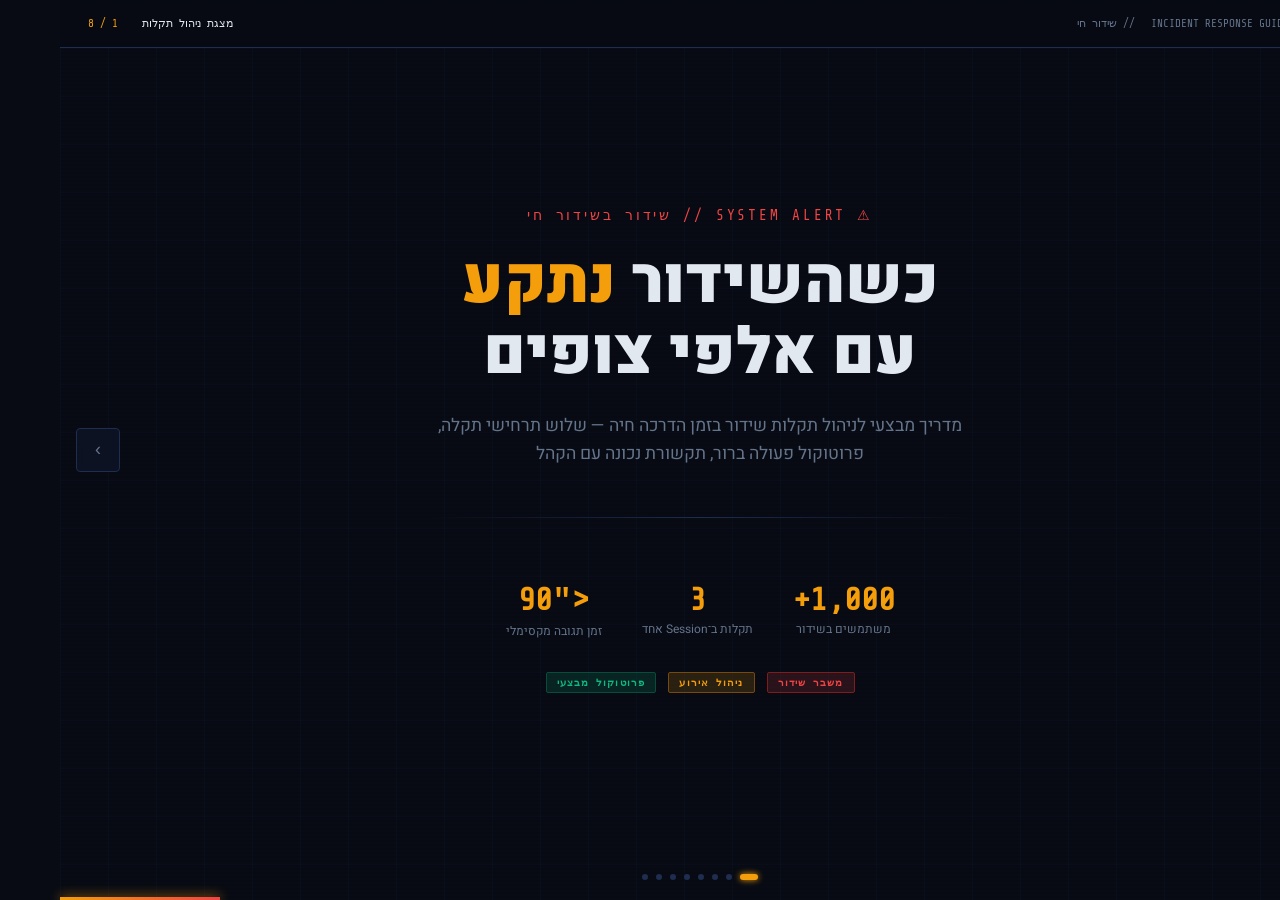
==== presentation-live-broadcast.html @ 81ec1ac2 "Add live broadcast incident response presentation" ====
<!DOCTYPE html>
<html lang="he" dir="rtl">
<head>
<meta charset="UTF-8">
<meta name="viewport" content="width=device-width, initial-scale=1.0">
<title>שידור חי בסכנה — מדריך ניהול תקלות</title>
<link rel="preconnect" href="https://fonts.googleapis.com">
<link href="https://fonts.googleapis.com/css2?family=Heebo:wght@300;400;600;700;900&family=Share+Tech+Mono&display=swap" rel="stylesheet">
<style>
  :root {
    --bg:        #080b14;
    --surface:   #0e1526;
    --border:    #1e2d50;
    --amber:     #f59e0b;
    --amber-dim: #78490a;
    --red:       #ef4444;
    --red-dim:   #7f1d1d;
    --green:     #10b981;
    --green-dim: #064e3b;
    --blue:      #3b82f6;
    --blue-dim:  #1e3a5f;
    --text:      #e2e8f0;
    --muted:     #64748b;
    --mono:      'Share Tech Mono', monospace;
    --sans:      'Heebo', sans-serif;
  }

  *, *::before, *::after { box-sizing: border-box; margin: 0; padding: 0; }

  body {
    font-family: var(--sans);
    background: var(--bg);
    color: var(--text);
    height: 100vh;
    overflow: hidden;
    user-select: none;
  }

  /* ─── GRID BACKGROUND ─── */
  body::before {
    content: '';
    position: fixed; inset: 0;
    background-image:
      linear-gradient(rgba(59,130,246,.04) 1px, transparent 1px),
      linear-gradient(90deg, rgba(59,130,246,.04) 1px, transparent 1px);
    background-size: 48px 48px;
    pointer-events: none;
    z-index: 0;
  }

  /* ─── SCANLINE EFFECT ─── */
  body::after {
    content: '';
    position: fixed; inset: 0;
    background: repeating-linear-gradient(
      0deg,
      transparent,
      transparent 2px,
      rgba(0,0,0,.08) 2px,
      rgba(0,0,0,.08) 4px
    );
    pointer-events: none;
    z-index: 0;
  }

  /* ─── SLIDES CONTAINER ─── */
  #slides {
    position: relative;
    width: 100vw;
    height: 100vh;
    z-index: 1;
  }

  .slide {
    position: absolute;
    inset: 0;
    display: flex;
    flex-direction: column;
    justify-content: center;
    align-items: center;
    padding: 40px 60px;
    opacity: 0;
    transform: translateX(-60px);
    transition: opacity .5s ease, transform .5s ease;
    pointer-events: none;
  }
  .slide.active {
    opacity: 1;
    transform: translateX(0);
    pointer-events: all;
  }
  .slide.exit {
    opacity: 0;
    transform: translateX(60px);
    transition: opacity .4s ease, transform .4s ease;
  }

  /* ─── TOP BAR ─── */
  .topbar {
    position: fixed;
    top: 0; left: 0; right: 0;
    height: 48px;
    display: flex;
    align-items: center;
    justify-content: space-between;
    padding: 0 28px;
    background: rgba(8,11,20,.85);
    border-bottom: 1px solid var(--border);
    backdrop-filter: blur(8px);
    z-index: 100;
    font-family: var(--mono);
    font-size: 11px;
    color: var(--muted);
  }
  .topbar-left { display: flex; align-items: center; gap: 16px; }
  .status-dot {
    width: 7px; height: 7px; border-radius: 50%;
    background: var(--red);
    box-shadow: 0 0 8px var(--red);
    animation: pulse-dot 1.5s ease-in-out infinite;
  }
  @keyframes pulse-dot {
    0%,100% { opacity: 1; }
    50%      { opacity: .3; }
  }
  .slide-counter { color: var(--amber); }

  /* ─── PROGRESS BAR ─── */
  #progress-bar {
    position: fixed;
    bottom: 0; left: 0;
    height: 3px;
    background: linear-gradient(90deg, var(--amber), var(--red));
    transition: width .4s ease;
    z-index: 100;
    box-shadow: 0 0 12px var(--amber);
  }

  /* ─── NAV ARROWS ─── */
  .nav-btn {
    position: fixed;
    top: 50%; transform: translateY(-50%);
    background: rgba(14,21,38,.8);
    border: 1px solid var(--border);
    color: var(--muted);
    width: 44px; height: 44px;
    border-radius: 4px;
    cursor: pointer;
    display: flex; align-items: center; justify-content: center;
    font-size: 18px;
    transition: all .2s;
    z-index: 100;
    backdrop-filter: blur(4px);
  }
  .nav-btn:hover { border-color: var(--amber); color: var(--amber); }
  #btn-prev { left: 16px; }
  #btn-next { right: 16px; }

  /* ─── DOT NAVIGATION ─── */
  #dots {
    position: fixed;
    bottom: 20px; left: 50%; transform: translateX(-50%);
    display: flex; gap: 8px;
    z-index: 100;
  }
  .dot {
    width: 6px; height: 6px; border-radius: 50%;
    background: var(--border);
    cursor: pointer;
    transition: all .3s;
  }
  .dot.active {
    background: var(--amber);
    box-shadow: 0 0 6px var(--amber);
    width: 18px;
    border-radius: 3px;
  }

  /* ─── SHARED ELEMENTS ─── */
  .tag {
    display: inline-block;
    font-family: var(--mono);
    font-size: 10px;
    letter-spacing: .12em;
    padding: 4px 10px;
    border-radius: 2px;
    text-transform: uppercase;
    font-weight: 700;
  }
  .tag-amber { background: rgba(245,158,11,.15); color: var(--amber); border: 1px solid var(--amber-dim); }
  .tag-red   { background: rgba(239,68,68,.15);  color: var(--red);   border: 1px solid var(--red-dim);   }
  .tag-green { background: rgba(16,185,129,.15); color: var(--green); border: 1px solid var(--green-dim); }
  .tag-blue  { background: rgba(59,130,246,.15); color: var(--blue);  border: 1px solid var(--blue-dim);  }

  h1 { font-size: clamp(2.4rem, 5vw, 4rem); font-weight: 900; line-height: 1.1; }
  h2 { font-size: clamp(1.8rem, 3.5vw, 2.8rem); font-weight: 700; line-height: 1.2; }
  h3 { font-size: clamp(1.1rem, 2vw, 1.5rem); font-weight: 600; }
  p  { font-size: clamp(.9rem, 1.5vw, 1.1rem); line-height: 1.7; color: var(--muted); }

  .content-box {
    background: var(--surface);
    border: 1px solid var(--border);
    border-radius: 6px;
    padding: 28px 32px;
    width: 100%;
    position: relative;
    overflow: hidden;
  }
  .content-box::before {
    content: '';
    position: absolute;
    top: 0; right: 0;
    width: 3px; height: 100%;
    background: var(--accent, var(--amber));
  }

  .grid-2 { display: grid; grid-template-columns: 1fr 1fr; gap: 20px; width: 100%; }
  .grid-3 { display: grid; grid-template-columns: 1fr 1fr 1fr; gap: 16px; width: 100%; }

  .step-list { list-style: none; display: flex; flex-direction: column; gap: 12px; }
  .step-list li {
    display: flex; align-items: flex-start; gap: 14px;
    font-size: clamp(.85rem, 1.4vw, 1rem);
    line-height: 1.5;
  }
  .step-num {
    flex-shrink: 0;
    width: 28px; height: 28px;
    border-radius: 50%;
    display: flex; align-items: center; justify-content: center;
    font-family: var(--mono);
    font-size: 12px;
    font-weight: 700;
    background: rgba(245,158,11,.12);
    border: 1px solid var(--amber-dim);
    color: var(--amber);
  }
  .step-num.red   { background: rgba(239,68,68,.12);  border-color: var(--red-dim);   color: var(--red);   }
  .step-num.green { background: rgba(16,185,129,.12); border-color: var(--green-dim); color: var(--green); }
  .step-num.blue  { background: rgba(59,130,246,.12); border-color: var(--blue-dim);  color: var(--blue);  }

  .time-badge {
    font-family: var(--mono);
    font-size: 11px;
    padding: 2px 8px;
    border-radius: 2px;
    background: rgba(100,116,139,.15);
    border: 1px solid var(--border);
    color: var(--muted);
    white-space: nowrap;
  }

  .divider {
    width: 100%; height: 1px;
    background: linear-gradient(90deg, transparent, var(--border), transparent);
    margin: 24px 0;
  }

  .big-number {
    font-family: var(--mono);
    font-size: clamp(3rem, 8vw, 7rem);
    font-weight: 700;
    line-height: 1;
    background: linear-gradient(135deg, var(--amber), #ff6b35);
    -webkit-background-clip: text;
    -webkit-text-fill-color: transparent;
    background-clip: text;
  }
  .big-number.red   { background: linear-gradient(135deg, var(--red), #ff6b35); -webkit-background-clip: text; background-clip: text; }
  .big-number.green { background: linear-gradient(135deg, var(--green), #06b6d4); -webkit-background-clip: text; background-clip: text; }

  /* corner decoration */
  .corner-deco {
    position: absolute;
    font-family: var(--mono);
    font-size: 10px;
    color: rgba(100,116,139,.3);
    letter-spacing: .08em;
  }

  /* ══════════════════════════════════════════════
     SLIDE 1 — INTRO
  ══════════════════════════════════════════════ */
  #slide-1 { text-align: center; }
  #slide-1 .hero-wrapper {
    display: flex; flex-direction: column; align-items: center; gap: 24px;
    max-width: 820px;
  }
  .glitch-line {
    font-family: var(--mono);
    font-size: clamp(.7rem, 1.2vw, .9rem);
    color: var(--red);
    letter-spacing: .2em;
    animation: glitch 3s step-end infinite;
  }
  @keyframes glitch {
    0%,90%,100% { opacity: 1; transform: none; }
    92% { transform: translateX(-3px); opacity: .8; }
    94% { transform: translateX(3px) scaleX(1.01); }
    96% { transform: translateX(-2px); opacity: .6; }
  }
  #slide-1 h1 span { color: var(--amber); }
  .subtitle-line {
    font-size: clamp(.9rem, 1.6vw, 1.1rem);
    color: var(--muted);
    max-width: 560px;
    line-height: 1.6;
  }
  .stat-row {
    display: flex; gap: 40px; margin-top: 16px; justify-content: center;
  }
  .stat-item { text-align: center; }
  .stat-val {
    font-family: var(--mono);
    font-size: 2rem;
    font-weight: 700;
    color: var(--amber);
  }
  .stat-lbl {
    font-size: .75rem;
    color: var(--muted);
    margin-top: 2px;
  }

  /* ══════════════════════════════════════════════
     SLIDE 2 — PRE-BROADCAST PREP
  ══════════════════════════════════════════════ */
  #slide-2 .wrapper { display: flex; flex-direction: column; gap: 20px; max-width: 860px; width: 100%; }

  /* ══════════════════════════════════════════════
     SLIDE 3 — FIRST FREEZE
  ══════════════════════════════════════════════ */
  #slide-3 .incident-banner {
    width: 100%;
    background: rgba(239,68,68,.08);
    border: 1px solid var(--red-dim);
    border-radius: 6px;
    padding: 16px 24px;
    display: flex; align-items: center; gap: 16px;
  }
  .alert-icon {
    width: 40px; height: 40px; border-radius: 50%;
    background: rgba(239,68,68,.15);
    border: 2px solid var(--red);
    display: flex; align-items: center; justify-content: center;
    font-size: 18px;
    flex-shrink: 0;
    animation: alert-pulse 2s ease-in-out infinite;
  }
  @keyframes alert-pulse {
    0%,100% { box-shadow: 0 0 0 0 rgba(239,68,68,.4); }
    50%      { box-shadow: 0 0 0 10px rgba(239,68,68,0); }
  }

  /* ══════════════════════════════════════════════
     SLIDE 4 — SECOND FREEZE
  ══════════════════════════════════════════════ */
  .escalation-chain {
    display: flex; align-items: center; gap: 0; width: 100%;
    justify-content: center; flex-wrap: nowrap;
  }
  .esc-node {
    background: var(--surface);
    border: 1px solid var(--border);
    border-radius: 6px;
    padding: 14px 18px;
    text-align: center;
    flex: 1;
    min-width: 120px;
  }
  .esc-node.active { border-color: var(--amber); }
  .esc-node .esc-role { font-size: .7rem; color: var(--muted); font-family: var(--mono); letter-spacing: .08em; }
  .esc-node .esc-name { font-size: .95rem; font-weight: 600; margin-top: 4px; }
  .esc-arrow { color: var(--border); font-size: 1.4rem; padding: 0 6px; flex-shrink: 0; }

  /* ══════════════════════════════════════════════
     SLIDE 5 — THIRD FREEZE / CRISIS
  ══════════════════════════════════════════════ */
  .crisis-grid { display: grid; grid-template-columns: 1fr 1fr; gap: 16px; width: 100%; }
  .crisis-option {
    background: var(--surface);
    border: 1px solid var(--border);
    border-radius: 6px;
    padding: 20px;
    position: relative;
    overflow: hidden;
  }
  .crisis-option::after {
    content: '';
    position: absolute;
    bottom: 0; left: 0; right: 0;
    height: 2px;
  }
  .crisis-option.opt-a::after { background: var(--green); }
  .crisis-option.opt-b::after { background: var(--blue); }
  .crisis-option.opt-c::after { background: var(--amber); }
  .crisis-option.opt-d::after { background: var(--red); }

  /* ══════════════════════════════════════════════
     SLIDE 6 — COMMUNICATION
  ══════════════════════════════════════════════ */
  .msg-card {
    background: var(--surface);
    border: 1px solid var(--border);
    border-radius: 6px;
    padding: 16px 20px;
  }
  .msg-platform {
    font-family: var(--mono);
    font-size: .7rem;
    color: var(--muted);
    letter-spacing: .1em;
    margin-bottom: 8px;
  }
  .msg-body {
    font-size: .9rem;
    line-height: 1.6;
    color: var(--text);
    border-right: 2px solid var(--amber);
    padding-right: 12px;
  }

  /* ══════════════════════════════════════════════
     SLIDE 7 — LESSONS
  ══════════════════════════════════════════════ */
  .lesson-card {
    background: var(--surface);
    border: 1px solid var(--border);
    border-radius: 6px;
    padding: 20px;
    display: flex; flex-direction: column; gap: 8px;
    position: relative; overflow: hidden;
  }
  .lesson-card::before {
    content: '';
    position: absolute;
    top: 0; right: 0;
    width: 100%; height: 2px;
  }
  .lesson-card:nth-child(1)::before { background: var(--red); }
  .lesson-card:nth-child(2)::before { background: var(--amber); }
  .lesson-card:nth-child(3)::before { background: var(--green); }
  .lesson-card:nth-child(4)::before { background: var(--blue); }
  .lesson-card:nth-child(5)::before { background: #8b5cf6; }
  .lesson-card:nth-child(6)::before { background: #06b6d4; }
  .lesson-icon { font-size: 1.6rem; }
  .lesson-title { font-size: .95rem; font-weight: 700; }
  .lesson-desc  { font-size: .82rem; color: var(--muted); line-height: 1.5; }

  /* ══════════════════════════════════════════════
     SLIDE 8 — SUMMARY
  ══════════════════════════════════════════════ */
  #slide-8 { text-align: center; }
  .summary-grid {
    display: grid; grid-template-columns: repeat(3,1fr); gap: 16px;
    width: 100%; max-width: 860px;
    margin-top: 28px;
  }
  .summary-card {
    background: var(--surface);
    border: 1px solid var(--border);
    border-radius: 6px;
    padding: 24px 16px;
    display: flex; flex-direction: column; align-items: center; gap: 8px;
  }
  .summary-card .icon { font-size: 2rem; }
  .summary-card .s-num { font-family: var(--mono); font-size: .85rem; color: var(--muted); }
  .summary-card .s-title { font-size: 1rem; font-weight: 700; }
</style>
</head>
<body>

<!-- TOP BAR -->
<div class="topbar">
  <div class="topbar-left">
    <div class="status-dot"></div>
    <span>INCIDENT RESPONSE GUIDE</span>
    <span>// שידור חי</span>
  </div>
  <div style="display:flex;gap:24px;align-items:center">
    <span id="slide-label" style="color:var(--text)">מצגת ניהול תקלות</span>
    <span class="slide-counter"><span id="cur">1</span> / <span id="tot">8</span></span>
  </div>
</div>

<!-- PROGRESS -->
<div id="progress-bar"></div>

<!-- SLIDES -->
<div id="slides">

  <!-- ─── SLIDE 1: INTRO ─── -->
  <div class="slide active" id="slide-1">
    <div class="hero-wrapper">
      <div class="glitch-line">⚠ SYSTEM ALERT // שידור בשידור חי</div>
      <h1>כשהשידור <span>נתקע</span><br>עם אלפי צופים</h1>
      <p class="subtitle-line">
        מדריך מבצעי לניהול תקלות שידור בזמן הדרכה חיה —
        שלוש תרחישי תקלה, פרוטוקול פעולה ברור, תקשורת נכונה עם הקהל
      </p>
      <div class="divider"></div>
      <div class="stat-row">
        <div class="stat-item">
          <div class="stat-val">1,000+</div>
          <div class="stat-lbl">משתמשים בשידור</div>
        </div>
        <div class="stat-item">
          <div class="stat-val">3</div>
          <div class="stat-lbl">תקלות ב־Session אחד</div>
        </div>
        <div class="stat-item">
          <div class="stat-val">&lt;90″</div>
          <div class="stat-lbl">זמן תגובה מקסימלי</div>
        </div>
      </div>
      <div style="display:flex;gap:12px;margin-top:8px">
        <span class="tag tag-red">משבר שידור</span>
        <span class="tag tag-amber">ניהול אירוע</span>
        <span class="tag tag-green">פרוטוקול מבצעי</span>
      </div>
    </div>
  </div>

  <!-- ─── SLIDE 2: PREP ─── -->
  <div class="slide" id="slide-2">
    <div class="wrapper">
      <div style="display:flex;align-items:center;justify-content:space-between;margin-bottom:4px">
        <h2>הכנה לפני השידור</h2>
        <span class="tag tag-blue">מניעה &gt; טיפול</span>
      </div>
      <p style="margin-bottom:4px">רוב התקלות ניתנות למניעה. הכנה נכונה מצמצמת סיכון ב-70%+</p>

      <div class="grid-2">
        <div class="content-box" style="--accent:var(--blue)">
          <h3 style="margin-bottom:14px;color:var(--blue)">🔧 בדיקות טכניות (48 שעות לפני)</h3>
          <ul class="step-list">
            <li><div class="step-num blue">1</div><div>בדיקת רוחב פס: מינימום 10Mbps Upload יציב</div></li>
            <li><div class="step-num blue">2</div><div>קביעת ספק גיבוי לאינטרנט (hotspot סלולרי מוכן)</div></li>
            <li><div class="step-num blue">3</div><div>Run full dress rehearsal עם הצוות הטכני</div></li>
            <li><div class="step-num blue">4</div><div>בדיקת קיבולת שרתים לפי מספר הצופים הצפוי</div></li>
          </ul>
        </div>
        <div class="content-box" style="--accent:var(--green)">
          <h3 style="margin-bottom:14px;color:var(--green)">👥 הכנת צוות (24 שעות לפני)</h3>
          <ul class="step-list">
            <li><div class="step-num green">1</div><div>הגדרת War Room: ערוץ Slack/Teams ייעודי לצוות</div></li>
            <li><div class="step-num green">2</div><div>חלוקת תפקידים: Moderator, Tech Lead, Comms Lead</div></li>
            <li><div class="step-num green">3</div><div>הכנת הודעות מוכנות מראש לקהל (Templates)</div></li>
            <li><div class="step-num green">4</div><div>הגדרת Runbook: מה עושים בכל תרחיש אפשרי</div></li>
          </ul>
        </div>
      </div>

      <div class="content-box" style="--accent:var(--amber)">
        <div style="display:flex;align-items:center;gap:16px">
          <span style="font-size:1.8rem">📋</span>
          <div>
            <h3 style="color:var(--amber);margin-bottom:6px">Checklist חובה יום השידור</h3>
            <div style="display:flex;gap:24px;flex-wrap:wrap;font-size:.9rem;color:var(--muted)">
              <span>✓ Stream key מאומת</span>
              <span>✓ מצלמה + מיקרופון גיבוי מוכנים</span>
              <span>✓ דף "חזרנו בקרוב" מוכן</span>
              <span>✓ קשר ישיר עם פלטפורמת השידור</span>
              <span>✓ צוות מוּדע ובפוזיציה</span>
            </div>
          </div>
        </div>
      </div>
    </div>
  </div>

  <!-- ─── SLIDE 3: FIRST FREEZE ─── -->
  <div class="slide" id="slide-3">
    <div style="display:flex;flex-direction:column;gap:18px;max-width:860px;width:100%">
      <div style="display:flex;align-items:center;justify-content:space-between">
        <div style="display:flex;align-items:center;gap:14px">
          <div class="big-number red" style="font-size:3.5rem">01</div>
          <div>
            <div class="tag tag-red" style="margin-bottom:6px">תקלה ראשונה</div>
            <h2>הנתק הראשון — תגובה מיידית</h2>
          </div>
        </div>
        <span class="time-badge">⏱ יעד: 0–3 דקות</span>
      </div>

      <div class="incident-banner">
        <div class="alert-icon">⚡</div>
        <div>
          <div style="font-weight:700;color:var(--red)">הצופים רואים מסך קפוא / שחור / הודעת שגיאה</div>
          <div style="font-size:.85rem;color:var(--muted);margin-top:4px">השידור נעצר. הצ'אט מתחיל לרוץ. הלחץ עולה. יש לך 90 שניות לפני שאנשים עוזבים.</div>
        </div>
      </div>

      <div class="grid-2">
        <div class="content-box" style="--accent:var(--red)">
          <h3 style="color:var(--red);margin-bottom:14px">🔴 הצוות הטכני (מיד)</h3>
          <ul class="step-list">
            <li><div class="step-num red">1</div><div>זיהוי מקור הבעיה: רשת? שרת? תוכנה?</div></li>
            <li><div class="step-num red">2</div><div>הפעלת Stream גיבוי מוכן מראש</div></li>
            <li><div class="step-num red">3</div><div>אם רשת — עבור ל-Hotspot מיידית</div></li>
            <li><div class="step-num red">4</div><div>Restart לתוכנת השידור (OBS/Streamlabs)</div></li>
          </ul>
        </div>
        <div class="content-box" style="--accent:var(--amber)">
          <h3 style="color:var(--amber);margin-bottom:14px">💬 צוות תקשורת (תוך 60 שניות)</h3>
          <ul class="step-list">
            <li><div class="step-num">1</div><div>פרסום הודעה מוכנה בצ'אט / WhatsApp Group</div></li>
            <li><div class="step-num">2</div><div>עדכון בעמוד האירוע / Landing Page</div></li>
            <li><div class="step-num">3</div><div>Pin ההודעה בצ'אט כדי שכולם יראו</div></li>
            <li><div class="step-num">4</div><div>הודעת סטטוס ב-Social (אם רלוונטי)</div></li>
          </ul>
        </div>
      </div>

      <div class="content-box" style="background:rgba(16,185,129,.06);border-color:var(--green-dim);--accent:var(--green);padding:14px 20px">
        <div style="display:flex;align-items:center;gap:12px;font-size:.9rem">
          <span style="color:var(--green);font-weight:700">הודעת מפתח לקהל:</span>
          <span style="color:var(--text)">"חברים, נתקלנו בתקלה טכנית. הצוות שלנו פועל לפתרון. נחזור תוך דקות ספורות — תישארו איתנו!"</span>
        </div>
      </div>
    </div>
  </div>

  <!-- ─── SLIDE 4: SECOND FREEZE ─── -->
  <div class="slide" id="slide-4">
    <div style="display:flex;flex-direction:column;gap:18px;max-width:860px;width:100%">
      <div style="display:flex;align-items:center;justify-content:space-between">
        <div style="display:flex;align-items:center;gap:14px">
          <div class="big-number" style="font-size:3.5rem">02</div>
          <div>
            <div class="tag tag-amber" style="margin-bottom:6px">תקלה שנייה</div>
            <h2>הנתק חוזר — אסקלציה ובקרה</h2>
          </div>
        </div>
        <span class="time-badge">⏱ 10–30 דק' לתוך השידור</span>
      </div>

      <div class="content-box" style="--accent:var(--amber);background:rgba(245,158,11,.05)">
        <h3 style="color:var(--amber);margin-bottom:12px">שרשרת אסקלציה — מי מטפל במה</h3>
        <div class="escalation-chain">
          <div class="esc-node active">
            <div class="esc-role">LEVEL 1</div>
            <div class="esc-name">Moderator</div>
            <div style="font-size:.7rem;color:var(--muted);margin-top:4px">תקשורת קהל</div>
          </div>
          <div class="esc-arrow">←</div>
          <div class="esc-node active">
            <div class="esc-role">LEVEL 2</div>
            <div class="esc-name">Tech Lead</div>
            <div style="font-size:.7rem;color:var(--muted);margin-top:4px">אבחון + תיקון</div>
          </div>
          <div class="esc-arrow">←</div>
          <div class="esc-node">
            <div class="esc-role">LEVEL 3</div>
            <div class="esc-name">מנהל אירוע</div>
            <div style="font-size:.7rem;color:var(--muted);margin-top:4px">החלטות גדולות</div>
          </div>
          <div class="esc-arrow">←</div>
          <div class="esc-node">
            <div class="esc-role">LEVEL 4</div>
            <div class="esc-name">ספק פלטפורמה</div>
            <div style="font-size:.7rem;color:var(--muted);margin-top:4px">תמיכה חיצונית</div>
          </div>
        </div>
      </div>

      <div class="grid-2">
        <div class="content-box">
          <h3 style="margin-bottom:14px">🔍 אבחון מהיר</h3>
          <ul class="step-list">
            <li><div class="step-num">1</div><div>בדיקה: האם הבעיה חזרה באותו מקום?</div></li>
            <li><div class="step-num">2</div><div>פתיחת Ticket עם ספק הפלטפורמה</div></li>
            <li><div class="step-num">3</div><div>עבור לפלטפורמת שידור חלופית (YouTube/Zoom/Meet)</div></li>
            <li><div class="step-num">4</div><div>שלח Link חדש לכל רשימת התפוצה</div></li>
          </ul>
        </div>
        <div class="content-box">
          <h3 style="margin-bottom:14px">🎯 ניהול הקהל</h3>
          <ul class="step-list">
            <li><div class="step-num">1</div><div>עדכון שקוף: "התקלה חוזרת — אנחנו מחליפים פלטפורמה"</div></li>
            <li><div class="step-num">2</div><div>הפנייה ל-Link גיבוי מוכן מראש</div></li>
            <li><div class="step-num">3</div><div>Countdown live בצ'אט: "נחזור בעוד 5 דקות"</div></li>
            <li><div class="step-num">4</div><div>הצעת הקלטה מלאה למי שנפגע</div></li>
          </ul>
        </div>
      </div>

      <div class="content-box" style="--accent:var(--blue);padding:14px 20px">
        <div style="display:flex;gap:24px;align-items:center">
          <span style="font-size:1.4rem">💡</span>
          <span style="font-size:.9rem;color:var(--muted)">תקלה שנייה = <strong style="color:var(--text)">דגל אדום</strong> — השרשרת הטכנית בעייתית. אל תחכה: תעבור לפלטפורמה אחרת כבר עכשיו ואל תנסה "עוד פעם אחת" עם אותו כלי.</span>
        </div>
      </div>
    </div>
  </div>

  <!-- ─── SLIDE 5: THIRD FREEZE / CRISIS ─── -->
  <div class="slide" id="slide-5">
    <div style="display:flex;flex-direction:column;gap:18px;max-width:860px;width:100%">
      <div style="display:flex;align-items:center;justify-content:space-between">
        <div style="display:flex;align-items:center;gap:14px">
          <div class="big-number red" style="font-size:3.5rem">03</div>
          <div>
            <div class="tag tag-red" style="margin-bottom:6px">תקלה שלישית — משבר מלא</div>
            <h2>ניהול משבר: 4 אפשרויות פעולה</h2>
          </div>
        </div>
        <span class="time-badge">⏱ החלטה תוך 5 דקות</span>
      </div>

      <div class="crisis-grid">
        <div class="crisis-option opt-a">
          <div style="display:flex;align-items:center;gap:10px;margin-bottom:10px">
            <span class="tag tag-green">אפשרות A — מועדפת</span>
          </div>
          <h3 style="margin-bottom:8px">📱 Switch ל-Zoom/Meet</h3>
          <p style="font-size:.85rem">עבור מיידית לוידאו-קונפרנס. שלח לינק לכל הרשימה. פחות מקצועי — אבל עובד. ממשיכים את ההדרכה.</p>
        </div>

        <div class="crisis-option opt-b">
          <div style="display:flex;align-items:center;gap:10px;margin-bottom:10px">
            <span class="tag tag-blue">אפשרות B — אלטרנטיב</span>
          </div>
          <h3 style="margin-bottom:8px">🎙️ Podcast/Audio בלבד</h3>
          <p style="font-size:.85rem">המשך ההדרכה באודיו בלבד דרך קישור Clubhouse/Twitter Spaces. מקל על הרשת ומאפשר המשכיות.</p>
        </div>

        <div class="crisis-option opt-c">
          <div style="display:flex;align-items:center;gap:10px;margin-bottom:10px">
            <span class="tag tag-amber">אפשרות C — דחייה</span>
          </div>
          <h3 style="margin-bottom:8px">📅 קביעת מועד חדש</h3>
          <p style="font-size:.85rem">סיום מכובד: הודעה ברורה, מועד חדש מיידי, הקלטה מלאה לכל הנרשמים + פיצוי.</p>
        </div>

        <div class="crisis-option opt-d">
          <div style="display:flex;align-items:center;gap:10px;margin-bottom:10px">
            <span class="tag tag-red">אפשרות D — אחרון</span>
          </div>
          <h3 style="margin-bottom:8px">📝 Content Pivot</h3>
          <p style="font-size:.85rem">שליחת PDF/מצגת מלאה + Session Q&A טקסטואלי בצ'אט. ממשיכים — בפורמט אחר לגמרי.</p>
        </div>
      </div>

      <div class="content-box" style="--accent:var(--red);background:rgba(239,68,68,.05);padding:14px 20px">
        <div style="display:flex;gap:12px;align-items:flex-start">
          <span style="font-size:1.2rem;flex-shrink:0">⛔</span>
          <span style="font-size:.9rem;color:var(--muted)">מה <strong style="color:var(--red)">לא לעשות</strong>: לחכות בשקט, להתנצל חמש פעמים ברציפות, להתפרק בציבור, לכבות את האירוע בלי תחליף — <strong style="color:var(--text)">תמיד תיתן לצופים "לאן ללכת".</strong></span>
        </div>
      </div>
    </div>
  </div>

  <!-- ─── SLIDE 6: COMMUNICATION ─── -->
  <div class="slide" id="slide-6">
    <div style="display:flex;flex-direction:column;gap:18px;max-width:860px;width:100%">
      <div style="margin-bottom:4px">
        <span class="tag tag-blue" style="margin-bottom:8px;display:inline-block">תקשורת עם הקהל</span>
        <h2>מה אומרים — ואיך אומרים את זה</h2>
        <p style="margin-top:6px">המסר הנכון בזמן הנכון שומר על אמון הקהל גם במשבר</p>
      </div>

      <div class="grid-2">
        <div style="display:flex;flex-direction:column;gap:12px">
          <div class="msg-card">
            <div class="msg-platform">// הודעה ראשונה — תוך 60 שניות</div>
            <div class="msg-body">
              "חברים, אנחנו חווים תקלה טכנית. הצוות עובד על זה עכשיו — נחזור בדקות הקרובות. תישארו כאן!"
            </div>
          </div>
          <div class="msg-card">
            <div class="msg-platform">// עדכון שוטף — כל 3–5 דקות</div>
            <div class="msg-body">
              "עדכון: אנחנו עובדים על תיקון הבעיה. עוד כ-3 דקות. תודה על הסבלנות שלכם — אתם ממש טובים 🙏"
            </div>
          </div>
          <div class="msg-card">
            <div class="msg-platform">// מעבר פלטפורמה</div>
            <div class="msg-body">
              "עברנו לפלטפורמה חלופית — הנה הלינק החדש: [LINK]. ממשיכים מיד! אנחנו שומרים את כל התוכן."
            </div>
          </div>
        </div>
        <div style="display:flex;flex-direction:column;gap:12px">
          <div class="content-box" style="--accent:var(--green)">
            <h3 style="color:var(--green);margin-bottom:12px">✅ עקרונות תקשורת נכונה</h3>
            <ul class="step-list">
              <li><div class="step-num green">✓</div><div><strong>שקיפות</strong> — הסבר מה קורה בפשטות</div></li>
              <li><div class="step-num green">✓</div><div><strong>עדכון שוטף</strong> — אל תשתקו אפילו לדקה</div></li>
              <li><div class="step-num green">✓</div><div><strong>תחושת שליטה</strong> — "אנחנו עובדים על זה"</div></li>
              <li><div class="step-num green">✓</div><div><strong>הכרת תודה</strong> — ציון חיובי לסבלנות</div></li>
              <li><div class="step-num green">✓</div><div><strong>Next Step ברור</strong> — מה קורה בהמשך</div></li>
            </ul>
          </div>
          <div class="content-box" style="--accent:var(--red);background:rgba(239,68,68,.05)">
            <h3 style="color:var(--red);margin-bottom:10px">❌ מה להימנע ממנו</h3>
            <ul style="list-style:none;display:flex;flex-direction:column;gap:8px;font-size:.85rem;color:var(--muted)">
              <li>✗ "אני מצטער מאוד, אני מצטער, סליחה..."</li>
              <li>✗ שתיקה מוחלטת ביותר מ-3 דקות</li>
              <li>✗ הסברים טכניים מורכבים לקהל</li>
              <li>✗ האשמת ספק/טכנולוגיה בציבור</li>
            </ul>
          </div>
        </div>
      </div>
    </div>
  </div>

  <!-- ─── SLIDE 7: LESSONS ─── -->
  <div class="slide" id="slide-7">
    <div style="display:flex;flex-direction:column;gap:18px;max-width:860px;width:100%">
      <div>
        <span class="tag tag-green" style="margin-bottom:8px;display:inline-block">Post-Mortem</span>
        <h2>לאחר האירוע — לקחים ופעולות</h2>
        <p style="margin-top:6px">כל תקלה היא הזדמנות לשיפור. הצוות שמתחקר מתחזק.</p>
      </div>

      <div class="grid-3" style="grid-template-columns:1fr 1fr 1fr">
        <div class="lesson-card">
          <div class="lesson-icon">📊</div>
          <div class="lesson-title">Post-Mortem מיידי</div>
          <div class="lesson-desc">תוך 24 שעות — תחקיר עם כל הצוות. מה קרה? למה? מה היה אחרת?</div>
        </div>
        <div class="lesson-card">
          <div class="lesson-icon">📧</div>
          <div class="lesson-title">מכתב לנרשמים</div>
          <div class="lesson-desc">שליחת הקלטה מלאה + הסבר + הצעת פיצוי (קורס/Session נוסף חינם)</div>
        </div>
        <div class="lesson-card">
          <div class="lesson-icon">🔧</div>
          <div class="lesson-title">שדרוג תשתית</div>
          <div class="lesson-desc">בדיקת נקודות כשל, שדרוג ספק, הוספת רדונדנציה לכל מרכיב קריטי</div>
        </div>
        <div class="lesson-card">
          <div class="lesson-icon">📋</div>
          <div class="lesson-title">עדכון Runbook</div>
          <div class="lesson-desc">תיעוד מה עבד ומה לא — Playbook מעודכן לאירוע הבא</div>
        </div>
        <div class="lesson-card">
          <div class="lesson-icon">🏋️</div>
          <div class="lesson-title">תרגול חירום</div>
          <div class="lesson-desc">סימולציה חודשית של תרחישי תקלה עם כל הצוות — Drill לא אמיתי</div>
        </div>
        <div class="lesson-card">
          <div class="lesson-icon">💬</div>
          <div class="lesson-title">Feedback מהקהל</div>
          <div class="lesson-desc">שאלון קצר לצופים — איך חוו את ניהול המשבר? מה ניתן לשפר?</div>
        </div>
      </div>

      <div class="content-box" style="--accent:var(--green);background:rgba(16,185,129,.06);padding:14px 20px">
        <div style="display:flex;gap:12px;align-items:center">
          <span style="font-size:1.4rem">🎯</span>
          <span style="font-size:.9rem;color:var(--muted)"><strong style="color:var(--green)">יעד מדיד:</strong> לאחר Post-Mortem — להגדיר 3 פעולות ספציפיות עם בעל תפקיד ותאריך יעד. בלי פעולות = אין שיפור.</span>
        </div>
      </div>
    </div>
  </div>

  <!-- ─── SLIDE 8: SUMMARY ─── -->
  <div class="slide" id="slide-8">
    <div style="display:flex;flex-direction:column;align-items:center;gap:24px;max-width:860px;width:100%">
      <div style="text-align:center">
        <span class="tag tag-green" style="margin-bottom:12px;display:inline-block">סיכום מבצעי</span>
        <h2>3 תקלות, פרוטוקול אחד, צוות אחד</h2>
        <p style="margin-top:8px;max-width:560px">אלפי צופים לא יזכרו שהיתה תקלה — הם יזכרו איך טיפלתם בה</p>
      </div>

      <div class="summary-grid">
        <div class="summary-card" style="border-top:2px solid var(--red)">
          <div class="icon">⚡</div>
          <div class="s-num">תקלה 1</div>
          <div class="s-title">תגובה מיידית</div>
          <div style="font-size:.8rem;color:var(--muted);text-align:center">0–90 שניות<br>גיבוי + הודעה</div>
        </div>
        <div class="summary-card" style="border-top:2px solid var(--amber)">
          <div class="icon">🔺</div>
          <div class="s-num">תקלה 2</div>
          <div class="s-title">אסקלציה</div>
          <div style="font-size:.8rem;color:var(--muted);text-align:center">החלפת פלטפורמה<br>שרשרת אחריות</div>
        </div>
        <div class="summary-card" style="border-top:2px solid var(--green)">
          <div class="icon">🚨</div>
          <div class="s-num">תקלה 3</div>
          <div class="s-title">ניהול משבר</div>
          <div style="font-size:.8rem;color:var(--muted);text-align:center">4 אפשרויות<br>החלטה תוך 5 דק'</div>
        </div>
        <div class="summary-card">
          <div class="icon">📢</div>
          <div class="s-title">תקשורת</div>
          <div style="font-size:.8rem;color:var(--muted);text-align:center">שקיפות<br>עדכון כל 3 דק'</div>
        </div>
        <div class="summary-card">
          <div class="icon">🔧</div>
          <div class="s-title">הכנה מקדימה</div>
          <div style="font-size:.8rem;color:var(--muted);text-align:center">Runbook<br>גיבויים מוכנים</div>
        </div>
        <div class="summary-card">
          <div class="icon">📊</div>
          <div class="s-title">לאחר האירוע</div>
          <div style="font-size:.8rem;color:var(--muted);text-align:center">Post-Mortem<br>3 פעולות שיפור</div>
        </div>
      </div>

      <div style="display:flex;gap:16px;margin-top:8px;font-family:var(--mono);font-size:.8rem;color:var(--muted);text-align:center">
        <span>← → ניווט בחצים</span>
        <span>|</span>
        <span>Space להמשך</span>
        <span>|</span>
        <span>לחץ על הנקודות למטה</span>
      </div>
    </div>
  </div>

</div><!-- /slides -->

<!-- DOTS -->
<div id="dots"></div>

<!-- NAV BUTTONS -->
<button class="nav-btn" id="btn-prev">›</button>
<button class="nav-btn" id="btn-next">‹</button>

<script>
  const TOTAL = 8;
  let current = 0;

  const labels = [
    'מבוא',
    'הכנה מקדימה',
    'תקלה ראשונה',
    'תקלה שנייה',
    'תקלה שלישית',
    'תקשורת עם הקהל',
    'לקחים ושיפורים',
    'סיכום'
  ];

  const slides  = document.querySelectorAll('.slide');
  const curEl   = document.getElementById('cur');
  const labelEl = document.getElementById('slide-label');
  const progress = document.getElementById('progress-bar');
  const dotsEl  = document.getElementById('dots');

  // Build dots
  for (let i = 0; i < TOTAL; i++) {
    const d = document.createElement('div');
    d.className = 'dot' + (i === 0 ? ' active' : '');
    d.addEventListener('click', () => goTo(i));
    dotsEl.appendChild(d);
  }

  function goTo(n) {
    if (n === current) return;
    slides[current].classList.remove('active');
    slides[current].classList.add('exit');
    setTimeout(() => slides[current].classList.remove('exit'), 450);

    current = (n + TOTAL) % TOTAL;
    slides[current].classList.add('active');

    // update UI
    curEl.textContent = current + 1;
    labelEl.textContent = labels[current];
    progress.style.width = ((current + 1) / TOTAL * 100) + '%';
    document.querySelectorAll('.dot').forEach((d, i) => d.classList.toggle('active', i === current));
  }

  document.getElementById('btn-next').addEventListener('click', () => goTo(current - 1));
  document.getElementById('btn-prev').addEventListener('click', () => goTo(current + 1));

  document.addEventListener('keydown', e => {
    if (e.key === 'ArrowLeft'  || e.key === 'ArrowUp')   goTo(current + 1);
    if (e.key === 'ArrowRight' || e.key === 'ArrowDown')  goTo(current - 1);
    if (e.key === ' ') { e.preventDefault(); goTo(current + 1); }
  });

  // init progress
  progress.style.width = (1 / TOTAL * 100) + '%';
</script>
</body>
</html>
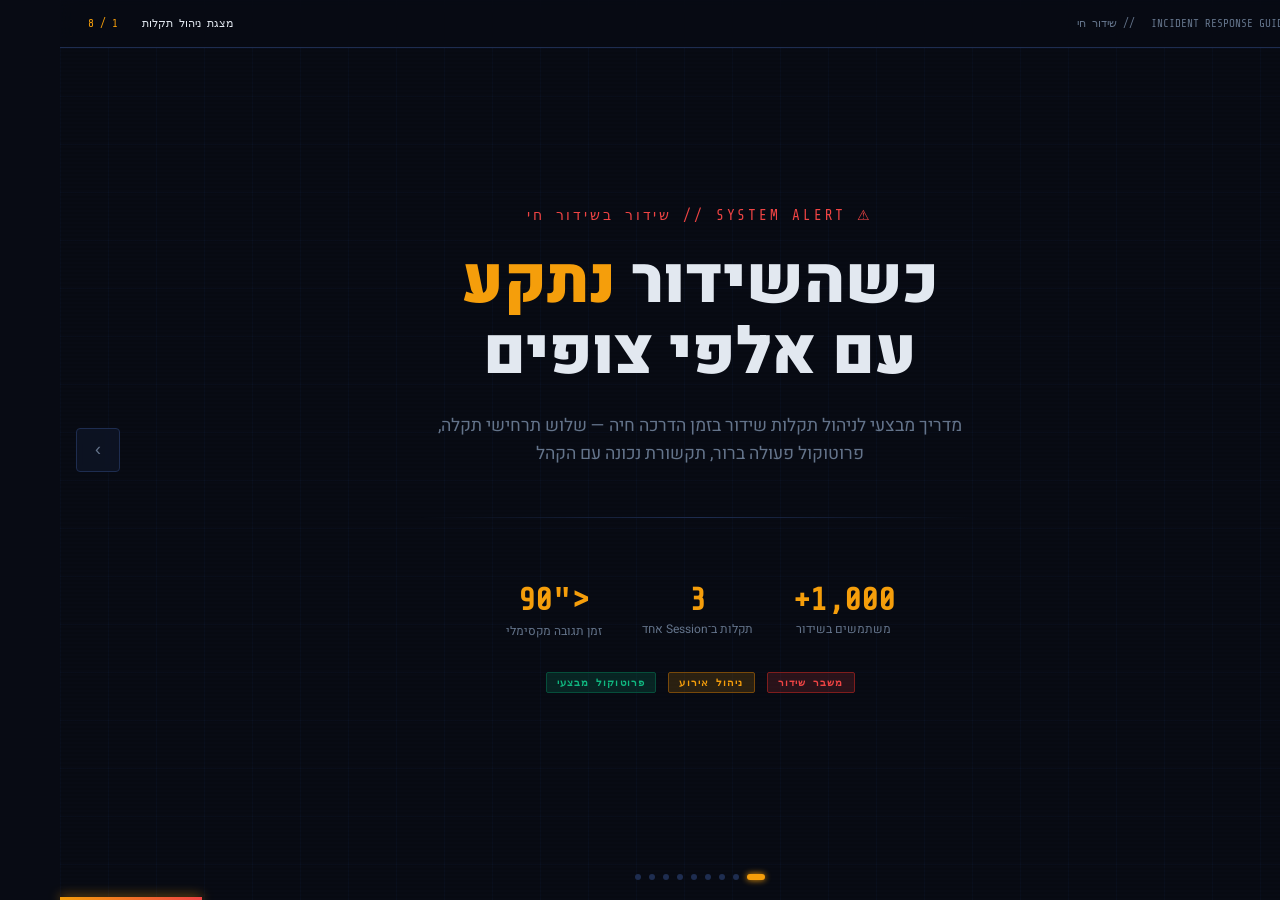
==== commit 066ef31d: "Add thank you slide for Eden & Ran with crowns" ====
--- a/presentation-live-broadcast.html
+++ b/presentation-live-broadcast.html
@@ -912,6 +912,114 @@
     </div>
   </div>
 
+
+  <!-- ─── SLIDE 9: THANK YOU ─── -->
+  <div class="slide" id="slide-9">
+    <style>
+      #slide-9 {
+        background: radial-gradient(ellipse at 50% 40%, rgba(234,179,8,.12) 0%, transparent 70%),
+                    radial-gradient(ellipse at 20% 80%, rgba(245,158,11,.07) 0%, transparent 50%);
+      }
+      .crown-card {
+        background: linear-gradient(135deg, rgba(234,179,8,.12), rgba(245,158,11,.06));
+        border: 1px solid rgba(234,179,8,.35);
+        border-radius: 16px;
+        padding: 32px 40px;
+        display: flex; flex-direction: column; align-items: center; gap: 12px;
+        position: relative; overflow: hidden;
+        flex: 1;
+      }
+      .crown-card::before {
+        content: '';
+        position: absolute; inset: 0;
+        background: radial-gradient(circle at 50% 0%, rgba(234,179,8,.15), transparent 60%);
+      }
+      .crown-emoji {
+        font-size: 3.5rem;
+        animation: float-crown 3s ease-in-out infinite;
+        filter: drop-shadow(0 0 16px rgba(234,179,8,.6));
+      }
+      .crown-card:nth-child(2) .crown-emoji { animation-delay: .5s; }
+      @keyframes float-crown {
+        0%,100% { transform: translateY(0) rotate(-5deg); }
+        50%      { transform: translateY(-10px) rotate(5deg); }
+      }
+      .person-name {
+        font-size: 1.8rem; font-weight: 900;
+        background: linear-gradient(135deg, #fbbf24, #f59e0b, #d97706);
+        -webkit-background-clip: text; -webkit-text-fill-color: transparent; background-clip: text;
+      }
+      .person-role {
+        font-size: .85rem; color: var(--muted); font-family: var(--mono); letter-spacing: .08em;
+      }
+      .sparkle {
+        position: absolute;
+        width: 4px; height: 4px;
+        border-radius: 50%;
+        background: #fbbf24;
+        animation: sparkle-anim 2s ease-in-out infinite;
+      }
+      @keyframes sparkle-anim {
+        0%,100% { opacity:0; transform: scale(0); }
+        50%      { opacity:1; transform: scale(1); box-shadow: 0 0 6px #fbbf24; }
+      }
+    </style>
+
+    <div style="display:flex;flex-direction:column;align-items:center;gap:28px;max-width:760px;width:100%">
+
+      <div style="text-align:center">
+        <div style="font-size:2.8rem;margin-bottom:8px">🫶</div>
+        <h2 style="background:linear-gradient(135deg,#fbbf24,#f59e0b,#fde68a);-webkit-background-clip:text;-webkit-text-fill-color:transparent;background-clip:text;font-size:clamp(1.8rem,4vw,2.8rem)">
+          תודה מכל הלב
+        </h2>
+        <p style="color:var(--muted);margin-top:8px;font-size:1rem;max-width:480px;text-align:center">
+          למרות התקלות — הם המשיכו, לא ויתרו, ונתנו ערך עצום. זה הסטנדרט.
+        </p>
+      </div>
+
+      <div style="display:flex;gap:24px;width:100%">
+        <div class="crown-card">
+          <span class="sparkle" style="top:15%;left:10%;animation-delay:.3s"></span>
+          <span class="sparkle" style="top:25%;right:12%;animation-delay:1.1s"></span>
+          <span class="sparkle" style="bottom:20%;left:20%;animation-delay:.7s"></span>
+          <div class="crown-emoji">👑</div>
+          <div class="person-name">עדן ביבס</div>
+          <div class="person-role">Eden Bibas</div>
+          <div style="font-size:.85rem;color:var(--muted);text-align:center;margin-top:4px;line-height:1.5">
+            מנהיג בשדה, שולט גם כשהכל<br>משתבש מסביבו
+          </div>
+        </div>
+
+        <div class="crown-card">
+          <span class="sparkle" style="top:15%;right:10%;animation-delay:.6s"></span>
+          <span class="sparkle" style="top:30%;left:14%;animation-delay:1.4s"></span>
+          <span class="sparkle" style="bottom:22%;right:18%;animation-delay:.2s"></span>
+          <div class="crown-emoji">👑</div>
+          <div class="person-name">רן נחמני</div>
+          <div class="person-role">Ran Nahmany</div>
+          <div style="font-size:.85rem;color:var(--muted);text-align:center;margin-top:4px;line-height:1.5">
+            מקצוענות אמיתית — ממשיכים<br>בחיוך גם בלחץ
+          </div>
+        </div>
+      </div>
+
+      <div style="
+        background: rgba(234,179,8,.08);
+        border: 1px solid rgba(234,179,8,.25);
+        border-radius: 10px;
+        padding: 18px 32px;
+        text-align: center;
+        width: 100%;
+      ">
+        <div style="font-size:1.15rem;font-weight:700;color:#fbbf24;margin-bottom:6px">
+          "תקלה טכנית בודקת ציוד — תקלה שמטופלת בכבוד בודקת אנשים"
+        </div>
+        <div style="font-size:.85rem;color:var(--muted)">עדן ורן — עברתם את המבחן בהצלחה 🏆</div>
+      </div>
+
+    </div>
+  </div>
+
 </div><!-- /slides -->
 
 <!-- DOTS -->
@@ -922,7 +1030,7 @@
 <button class="nav-btn" id="btn-next">‹</button>
 
 <script>
-  const TOTAL = 8;
+  const TOTAL = 9;
   let current = 0;
 
   const labels = [
@@ -933,7 +1041,8 @@
     'תקלה שלישית',
     'תקשורת עם הקהל',
     'לקחים ושיפורים',
-    'סיכום'
+    'סיכום',
+    '👑 תודה לעדן ורן'
   ];
 
   const slides  = document.querySelectorAll('.slide');
